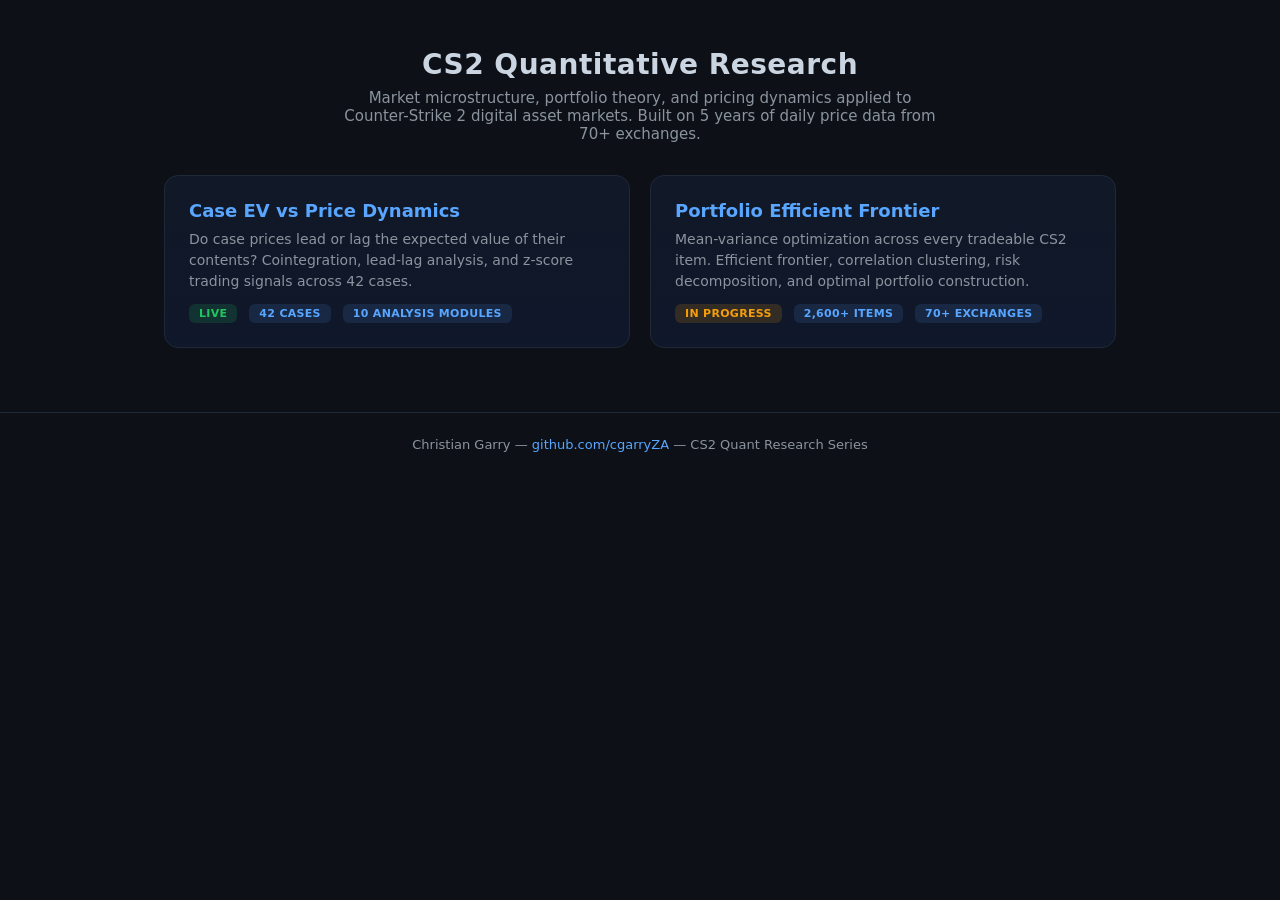
==== index.html @ c750183c "Restructure as multi-study research hub - Landing page with study navigation cards - case-ev and por" ====
<!doctype html>
<html lang="en">
<head>
<meta charset="utf-8" />
<meta name="viewport" content="width=device-width, initial-scale=1" />
<title>CS2 Quantitative Research</title>
<link rel="stylesheet" href="./style.css" />
<style>
  .hero {
    text-align: center;
    padding: 48px 24px 32px;
  }
  .hero h1 {
    font-size: 28px;
    font-weight: 700;
    letter-spacing: 0.5px;
    margin: 0;
  }
  .hero p {
    color: var(--muted);
    margin: 8px 0 0;
    font-size: 15px;
    max-width: 600px;
    margin-left: auto;
    margin-right: auto;
  }
  .studies-grid {
    display: grid;
    grid-template-columns: repeat(auto-fill, minmax(380px, 1fr));
    gap: 20px;
    max-width: 1000px;
    margin: 0 auto;
    padding: 0 24px 64px;
  }
  .study-card {
    background: linear-gradient(180deg, var(--panel), var(--card));
    border: 1px solid var(--grid);
    border-radius: 14px;
    padding: 24px;
    text-decoration: none;
    color: var(--ink);
    transition: border-color 200ms, transform 200ms;
    display: block;
  }
  .study-card:hover {
    border-color: var(--accent);
    transform: translateY(-2px);
  }
  .study-card h2 {
    font-size: 18px;
    font-weight: 600;
    margin: 0 0 8px;
    color: var(--accent);
  }
  .study-card p {
    margin: 0 0 12px;
    font-size: 14px;
    line-height: 1.5;
    color: var(--muted);
  }
  .study-meta {
    display: flex;
    gap: 12px;
    flex-wrap: wrap;
  }
  .tag {
    display: inline-block;
    padding: 3px 10px;
    border-radius: 6px;
    font-size: 11px;
    font-weight: 600;
    letter-spacing: 0.3px;
    text-transform: uppercase;
  }
  .tag-live { background: rgba(34, 197, 94, 0.15); color: rgb(34, 197, 94); }
  .tag-wip  { background: rgba(245, 158, 11, 0.15); color: rgb(245, 158, 11); }
  .tag-data { background: rgba(88, 166, 255, 0.12); color: var(--accent); }
  .footer {
    text-align: center;
    padding: 24px;
    color: var(--muted);
    font-size: 13px;
    border-top: 1px solid var(--grid);
  }
  .footer a { color: var(--accent); text-decoration: none; }
</style>
</head>
<body>
  <div class="hero">
    <h1>CS2 Quantitative Research</h1>
    <p>Market microstructure, portfolio theory, and pricing dynamics applied to Counter-Strike 2 digital asset markets. Built on 5 years of daily price data from 70+ exchanges.</p>
  </div>

  <div class="studies-grid">

    <a class="study-card" href="studies/case-ev/index.html">
      <h2>Case EV vs Price Dynamics</h2>
      <p>Do case prices lead or lag the expected value of their contents? Cointegration, lead-lag analysis, and z-score trading signals across 42 cases.</p>
      <div class="study-meta">
        <span class="tag tag-live">Live</span>
        <span class="tag tag-data">42 Cases</span>
        <span class="tag tag-data">10 Analysis Modules</span>
      </div>
    </a>

    <a class="study-card" href="studies/portfolio-frontier/index.html">
      <h2>Portfolio Efficient Frontier</h2>
      <p>Mean-variance optimization across every tradeable CS2 item. Efficient frontier, correlation clustering, risk decomposition, and optimal portfolio construction.</p>
      <div class="study-meta">
        <span class="tag tag-wip">In Progress</span>
        <span class="tag tag-data">2,600+ Items</span>
        <span class="tag tag-data">70+ Exchanges</span>
      </div>
    </a>

  </div>

  <div class="footer">
    Christian Garry — <a href="https://github.com/cgarryZA">github.com/cgarryZA</a> — CS2 Quant Research Series
  </div>
</body>
</html>
---- style.css ----
:root {
  --bg: #0d1117;
  --panel: #111827;
  --ink: #cbd5e1;
  --muted: #8b949e;
  --accent: #58a6ff;
  --grid: #1f2937;
  --card: #0f172a;
}
* {
  box-sizing: border-box;
}
body {
  margin: 0;
  background: var(--bg);
  color: var(--ink);
  font-family: ui-sans-serif, system-ui, -apple-system, Segoe UI, Roboto,
    Helvetica, Arial;
}
header {
  padding: 16px 24px;
  border-bottom: 1px solid var(--grid);
  position: sticky;
  top: 0;
  background: rgba(13, 17, 23, 0.9);
  backdrop-filter: blur(8px);
}
.title {
  font-size: 18px;
  font-weight: 600;
  letter-spacing: 0.3px;
}
.subtitle {
  color: var(--muted);
  margin-top: 4px;
  font-size: 13px;
}
.container {
  max-width: 1400px;
  margin: 0 auto;
  padding: 16px 24px 64px;
}
.card {
  background: linear-gradient(180deg, var(--panel), var(--card));
  border: 1px solid var(--grid);
  border-radius: 12px;
  padding: 12px 16px;
  margin-bottom: 16px;
}
h2,
h3 {
  margin: 0 0 8px 0;
  font-weight: 600;
}
.grid {
  display: grid;
  grid-template-columns: repeat(auto-fill, minmax(420px, 1fr));
  gap: 16px;
}
.legend {
  display: flex;
  flex-wrap: wrap;
  gap: 8px;
  margin: 8px 0 0 0;
}
.legend-item {
  display: inline-flex;
  align-items: center;
  gap: 6px;
  padding: 4px 8px;
  border-radius: 8px;
  background: rgba(255, 255, 255, 0.03);
  border: 1px solid var(--grid);
  cursor: pointer;
  user-select: none;
  font-size: 12px;
  color: var(--ink);
}
.legend-dot {
  width: 10px;
  height: 10px;
  border-radius: 50%;
}
.legend-item.inactive {
  opacity: 0.45;
}
canvas {
  width: 100%;
  height: 260px;
  display: block;
}
.case-banner {
  margin-bottom: 20px;
}
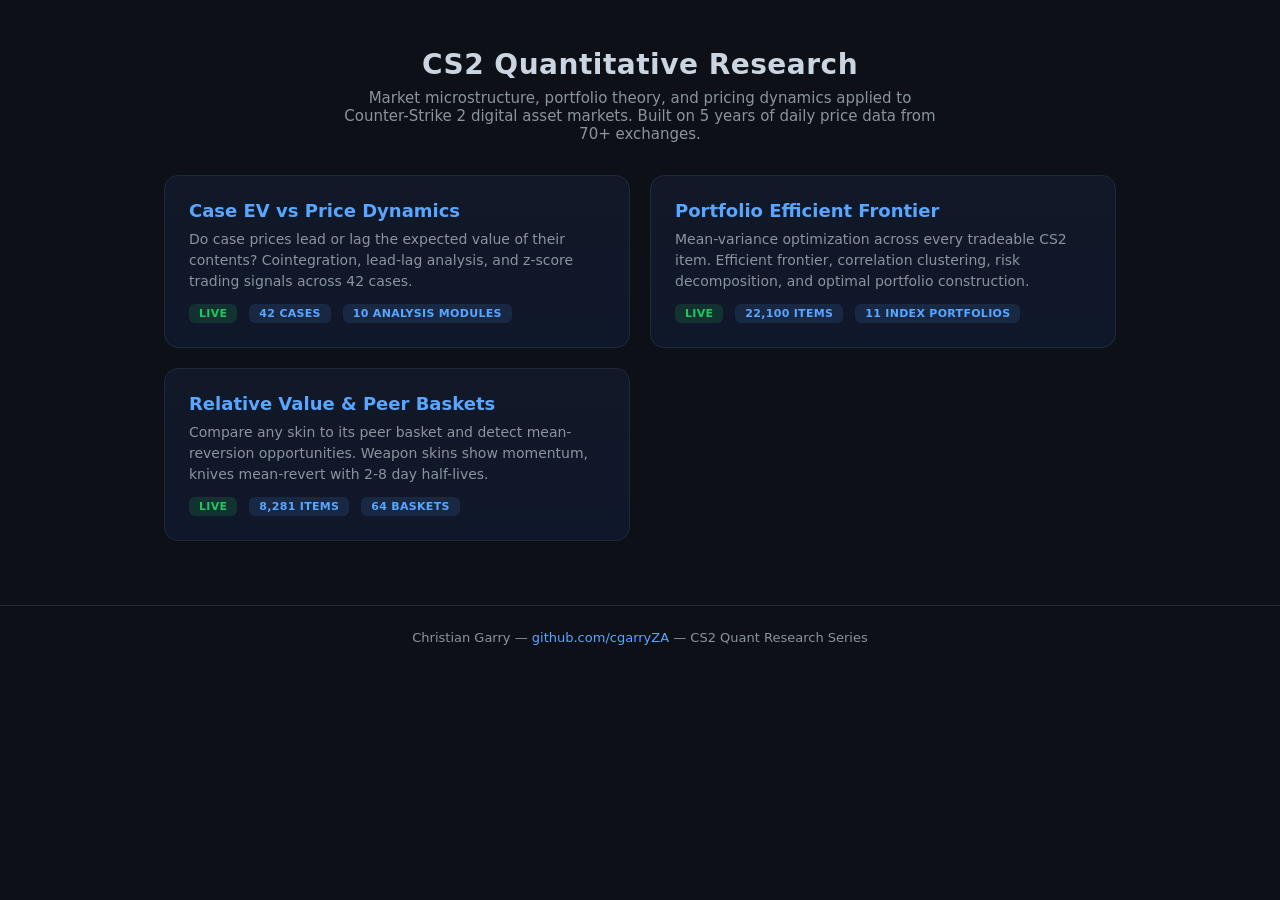
==== commit ff9d63da: "Add Relative Value study — skin vs peer basket mean-reversion 8,281 items across 64 baskets. Key fin" ====
--- a/index.html
+++ b/index.html
@@ -93,7 +93,7 @@
 
   <div class="studies-grid">
 
-    <a class="study-card" href="studies/case-ev/index.html">
+    <a class="study-card" href="https://cgarryza.github.io/case-ev/">
       <h2>Case EV vs Price Dynamics</h2>
       <p>Do case prices lead or lag the expected value of their contents? Cointegration, lead-lag analysis, and z-score trading signals across 42 cases.</p>
       <div class="study-meta">
@@ -103,13 +103,23 @@
       </div>
     </a>
 
-    <a class="study-card" href="studies/portfolio-frontier/index.html">
+    <a class="study-card" href="https://cgarryza.github.io/portfolio-frontier/">
       <h2>Portfolio Efficient Frontier</h2>
       <p>Mean-variance optimization across every tradeable CS2 item. Efficient frontier, correlation clustering, risk decomposition, and optimal portfolio construction.</p>
       <div class="study-meta">
-        <span class="tag tag-wip">In Progress</span>
-        <span class="tag tag-data">2,600+ Items</span>
-        <span class="tag tag-data">70+ Exchanges</span>
+        <span class="tag tag-live">Live</span>
+        <span class="tag tag-data">22,100 Items</span>
+        <span class="tag tag-data">11 Index Portfolios</span>
+      </div>
+    </a>
+
+    <a class="study-card" href="https://cgarryza.github.io/relative-value/">
+      <h2>Relative Value & Peer Baskets</h2>
+      <p>Compare any skin to its peer basket and detect mean-reversion opportunities. Weapon skins show momentum, knives mean-revert with 2-8 day half-lives.</p>
+      <div class="study-meta">
+        <span class="tag tag-live">Live</span>
+        <span class="tag tag-data">8,281 Items</span>
+        <span class="tag tag-data">64 Baskets</span>
       </div>
     </a>
 
--- a/style.css
+++ b/style.css
@@ -54,7 +54,7 @@
 }
 .grid {
   display: grid;
-  grid-template-columns: repeat(auto-fill, minmax(420px, 1fr));
+  grid-template-columns: repeat(auto-fill, minmax(540px, 1fr));
   gap: 16px;
 }
 .legend {
@@ -85,9 +85,8 @@
   opacity: 0.45;
 }
 canvas {
-  width: 100%;
-  height: 260px;
   display: block;
+  image-rendering: auto;
 }
 .case-banner {
   margin-bottom: 20px;
